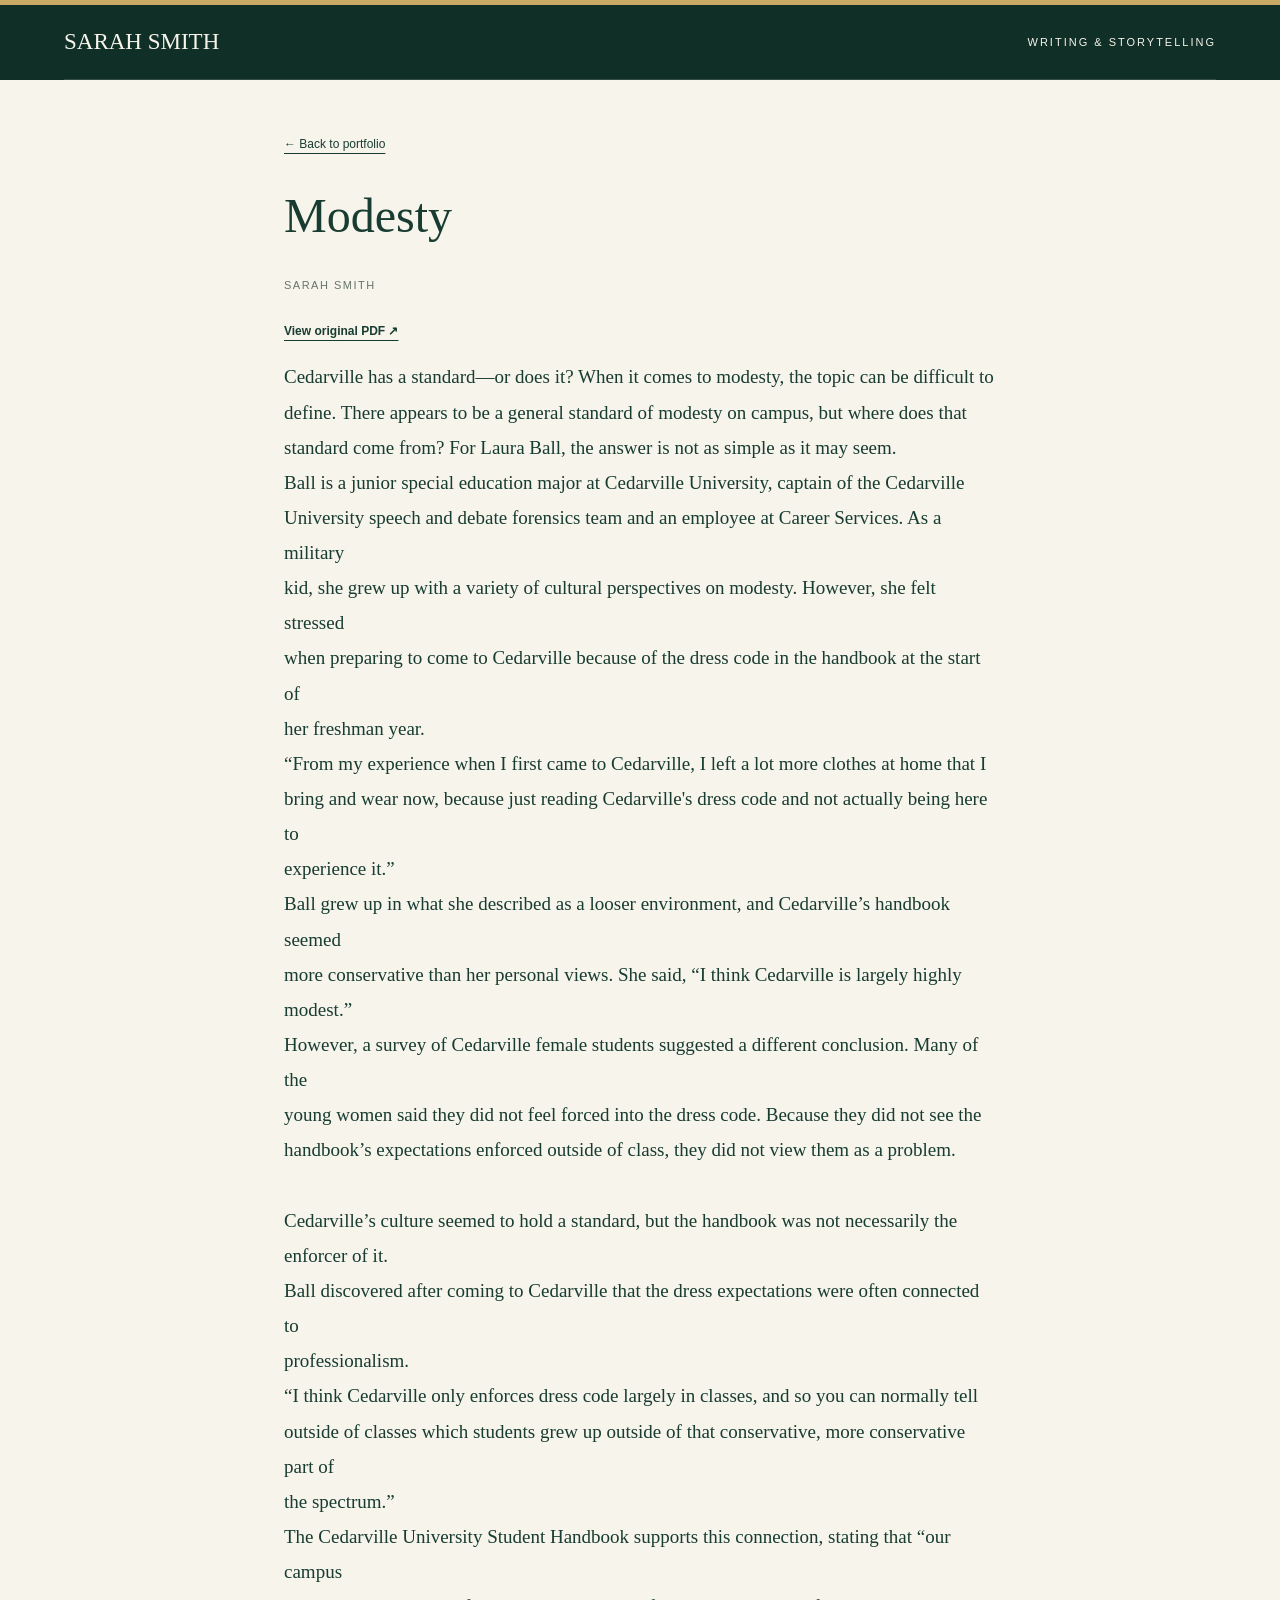
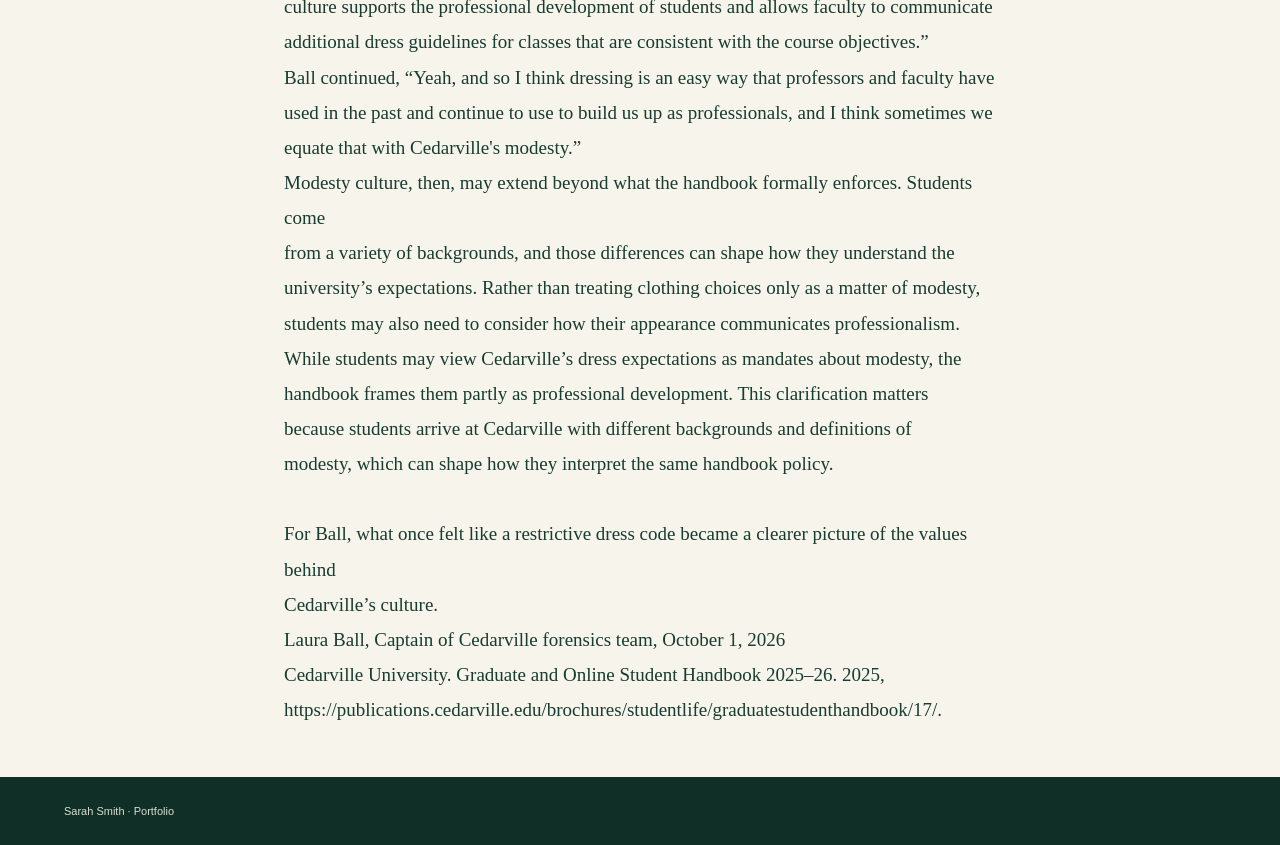
==== modesty.html @ ce6e9c33 "Add files via upload" ====
<!doctype html><html lang="en"><head><meta charset="UTF-8"><meta name="viewport" content="width=device-width,initial-scale=1"><title>Modesty | Sarah Smith</title><link rel="stylesheet" href="style.css"></head><body><header class="masthead"><div class="wrap topline"><a class="wordmark" href="index.html">Sarah Smith</a><span>Writing &amp; storytelling</span></div></header><main class="reader"><a class="back" href="index.html#work">← Back to portfolio</a><h1>Modesty</h1><p class="byline">Sarah Smith</p><p><a class="link" href="assets/modesty.pdf">View original PDF ↗</a></p><div class="article-text">Cedarville has a standard—or does it? When it comes to modesty, the topic can be difficult to 
define. There appears to be a general standard of modesty on campus, but where does that 
standard come from? For Laura Ball, the answer is not as simple as it may seem. 
Ball is a junior special education major at Cedarville University, captain of the Cedarville 
University speech and debate forensics team and an employee at Career Services. As a military 
kid, she grew up with a variety of cultural perspectives on modesty. However, she felt stressed 
when preparing to come to Cedarville because of the dress code in the handbook at the start of 
her freshman year. 
“From my experience when I first came to Cedarville, I left a lot more clothes at home that I 
bring and wear now, because just reading Cedarville&#x27;s dress code and not actually being here to 
experience it.” 
Ball grew up in what she described as a looser environment, and Cedarville’s handbook seemed 
more conservative than her personal views. She said, “I think Cedarville is largely highly 
modest.” 
However, a survey of Cedarville female students suggested a different conclusion. Many of the 
young women said they did not feel forced into the dress code. Because they did not see the 
handbook’s expectations enforced outside of class, they did not view them as a problem. 

Cedarville’s culture seemed to hold a standard, but the handbook was not necessarily the 
enforcer of it. 
Ball discovered after coming to Cedarville that the dress expectations were often connected to 
professionalism. 
“I think Cedarville only enforces dress code largely in classes, and so you can normally tell 
outside of classes which students grew up outside of that conservative, more conservative part of 
the spectrum.” 
The Cedarville University Student Handbook supports this connection, stating that “our campus 
culture supports the professional development of students and allows faculty to communicate 
additional dress guidelines for classes that are consistent with the course objectives.” 
Ball continued, “Yeah, and so I think dressing is an easy way that professors and faculty have 
used in the past and continue to use to build us up as professionals, and I think sometimes we 
equate that with Cedarville&#x27;s modesty.” 
Modesty culture, then, may extend beyond what the handbook formally enforces. Students come 
from a variety of backgrounds, and those differences can shape how they understand the 
university’s expectations. Rather than treating clothing choices only as a matter of modesty, 
students may also need to consider how their appearance communicates professionalism. 
While students may view Cedarville’s dress expectations as mandates about modesty, the 
handbook frames them partly as professional development. This clarification matters 
because students arrive at Cedarville with different backgrounds and definitions of 
modesty, which can shape how they interpret the same handbook policy. 

For Ball, what once felt like a restrictive dress code became a clearer picture of the values behind 
Cedarville’s culture. 
Laura Ball, Captain of Cedarville forensics team, October 1, 2026  
Cedarville University. Graduate and Online Student Handbook 2025–26. 2025, 
https://publications.cedarville.edu/brochures/studentlife/graduatestudenthandbook/17/.</div></main><footer class="footer"><div class="wrap">Sarah Smith · Portfolio</div></footer></body></html>
---- style.css ----
:root{--green:#102f27;--deep:#0b251f;--gold:#c9ab65;--paper:#f7f4eb;--ink:#183c31;--muted:#68746b;--line:#d8d7c9}*{box-sizing:border-box}html{scroll-behavior:smooth}body{margin:0;background:var(--paper);color:var(--ink);font-family:Arial,Helvetica,sans-serif;line-height:1.65}button,input,textarea{font:inherit}a{color:inherit;text-underline-offset:5px}button,a{touch-action:manipulation}button{cursor:pointer}a:focus-visible,button:focus-visible,input:focus-visible,textarea:focus-visible{outline:3px solid #a67e2f;outline-offset:5px}.wrap{width:min(1180px,90%);margin:auto}.masthead{background:var(--green);color:var(--paper);border-top:5px solid var(--gold)}.topline{display:flex;justify-content:space-between;align-items:center;gap:20px;padding:18px 0;border-bottom:1px solid #ffffff25;font-size:11px;letter-spacing:2px;text-transform:uppercase}.wordmark{font-family:Georgia,serif;font-size:23px;letter-spacing:0;text-decoration:none}.topline nav{display:flex;gap:24px}.topline nav a{text-decoration:none}.identity{display:grid;grid-template-columns:1fr 260px;gap:70px;padding:48px 0 52px;align-items:center}.eyebrow{font-size:11px;letter-spacing:2.8px;text-transform:uppercase;font-weight:700;color:var(--gold);margin:0 0 15px}.identity h1{font-family:Georgia,serif;font-size:clamp(54px,6.3vw,86px);font-weight:400;line-height:1.05;margin:0 0 17px;letter-spacing:-2px}.disciplines{font-size:12px;letter-spacing:2px;text-transform:uppercase;color:#dedbcf}.rule{height:1px;width:95px;background:var(--gold);margin:25px 0}.target{font-family:Georgia,serif;font-size:24px;margin:0 0 12px;font-weight:400}.brand{max-width:620px;font-size:16px;color:#edeade}.pending{font-size:14px;font-style:italic;opacity:.75}.portrait{position:relative}.portrait img{width:100%;height:300px;object-fit:cover;object-position:center 24%;display:block}.portrait:before{content:'';position:absolute;inset:-10px 10px 10px -10px;border:1px solid var(--gold);pointer-events:none}.portrait figcaption{font-size:10px;letter-spacing:2px;text-transform:uppercase;padding-top:12px;color:var(--gold)}figure{margin:0}.contents{border-bottom:1px solid var(--line);background:#eeeee3}.contents .wrap{display:flex;justify-content:space-between;align-items:center;padding:16px 0}.contents p{font-size:10px;letter-spacing:2px;text-transform:uppercase;margin:0}.contents nav{display:flex;gap:30px;font-size:13px}.contents a{text-decoration:none}.feature{display:grid;grid-template-columns:1.3fr .7fr;gap:60px;margin:50px auto 60px}.section-label{font-size:10px;letter-spacing:2.5px;text-transform:uppercase;font-weight:bold;color:#6b735c;border-top:1px solid var(--ink);padding-top:12px;margin:0 0 22px}.feature h2{font:400 clamp(37px,4.5vw,61px)/1.08 Georgia,serif;letter-spacing:-1.5px;margin:0 0 15px}.byline{font-size:11px;letter-spacing:1.5px;text-transform:uppercase;color:var(--muted)}.excerpt{font:19px/1.7 Georgia,serif;max-width:650px}.link{display:inline-block;margin:12px 22px 0 0;font-size:12px;font-weight:bold}.context{margin:24px 0 0;padding:17px 20px;border-left:2px solid var(--gold);background:#efeee3;font-size:14px}.context strong{display:block;font-size:10px;letter-spacing:1.4px;text-transform:uppercase;margin-bottom:6px}.sidebar{border-left:1px solid var(--line);padding-left:34px}.sidebar h3{font:30px/1.2 Georgia,serif;margin:10px 0}.sidebar p{font-size:14px}.quote{font:25px/1.5 Georgia,serif;margin:30px 0;padding:22px 0;border-top:1px solid var(--line);border-bottom:1px solid var(--line)}.archive{background:#ebece2;padding:42px 0 55px}.archive h2,.about h2{font:400 36px Georgia,serif;margin:0}.archive-head{display:flex;align-items:center;justify-content:space-between;gap:20px;border-bottom:1px solid #c7ccbc;margin-bottom:30px;padding-bottom:20px}.tabs{display:flex;gap:5px;flex-wrap:wrap}.tabs button{border:1px solid #aeb8a9;border-radius:0;background:transparent;padding:9px 18px;font-size:12px;color:var(--ink)}.tabs button[aria-selected=true]{background:var(--green);color:var(--paper);border-color:var(--green)}[hidden]{display:none!important}.writing-list{display:grid;grid-template-columns:1fr 1fr;gap:45px}.work h3{font:29px/1.25 Georgia,serif;margin:5px 0 12px}.work p{font-size:15px}.medium{font-size:10px;letter-spacing:1.8px;text-transform:uppercase;color:#65735d}.media-layout{display:grid;grid-template-columns:1fr 1fr;gap:40px;align-items:start}.script{font:18px/1.9 Georgia,serif;border-left:3px solid var(--gold);padding:5px 0 5px 25px;margin:10px 0}.media-layout video{width:100%;display:block;background:#102f27}.about{display:grid;grid-template-columns:1fr 1fr;gap:65px;padding:55px 0}.about p{font-size:15px}.footer{background:var(--green);color:#d9ddcf;padding:25px 0;font-size:11px}.footer .wrap{display:flex;justify-content:space-between;align-items:center;gap:20px}.footer button{background:transparent;color:var(--gold);border:1px solid #c9ab6560;padding:8px 13px;font-size:11px}.draft-note{background:#e5dfcd;padding:12px 20px;font-size:12px;text-align:center}.draft-note button{background:none;border:0;text-decoration:underline;color:var(--ink);font-weight:bold;padding:0 5px}dialog{width:min(720px,94%);max-height:90vh;border:1px solid var(--gold);padding:30px;background:var(--paper);color:var(--ink)}dialog::backdrop{background:#041d18b8}dialog h2{font:30px Georgia,serif;margin:0 0 10px}dialog p{font-size:13px}label{display:block;font-size:12px;font-weight:bold;margin:19px 0 5px}input,textarea{display:block;width:100%;background:white;border:1px solid #a9b4a6;padding:10px;color:var(--ink);font-size:14px}textarea{min-height:88px;resize:vertical}.actions{display:flex;gap:10px;flex-wrap:wrap;margin-top:25px}.actions button{border:1px solid var(--green);background:var(--green);color:white;padding:10px 16px}.actions button.secondary{background:transparent;color:var(--green)}.reader{max-width:760px;margin:50px auto;padding:0 24px}.reader h1{font:48px/1.15 Georgia,serif}.reader .article-text{white-space:pre-line;font:19px/1.85 Georgia,serif}.reader .back{font-size:12px}.skip{position:absolute;left:-10000px}.skip:focus{left:20px;top:10px;background:white;z-index:4;padding:10px}@media(max-width:700px){.topline nav{gap:15px}.topline nav a{font-size:10px}.identity{grid-template-columns:1fr 125px;gap:25px;padding:36px 0}.identity h1{font-size:48px;letter-spacing:-1px}.portrait img{height:180px}.portrait figcaption{font-size:8px;letter-spacing:1px}.disciplines{font-size:9px;letter-spacing:1px}.target{font-size:20px}.brand{font-size:14px}.contents nav{gap:18px}.contents p{display:none}.feature{grid-template-columns:1fr;gap:35px;margin-top:35px}.feature h2{font-size:44px}.sidebar{border-left:0;padding-left:0;border-top:1px solid var(--line);padding-top:25px}.quote{font-size:23px}.archive-head{display:block}.tabs{margin-top:20px}.writing-list,.media-layout,.about{grid-template-columns:1fr;gap:30px}.about{padding:40px 0}.footer .wrap{flex-wrap:wrap}}@media(max-width:400px){.identity{grid-template-columns:1fr}.portrait{width:165px}.portrait img{height:210px}.wordmark{font-size:20px}}@media(prefers-reduced-motion:reduce){html{scroll-behavior:auto}}@media print{.draft-note,.footer button,dialog{display:none}.identity{break-inside:avoid}.masthead{-webkit-print-color-adjust:exact;print-color-adjust:exact}}

.about-heading{padding:48px 0 52px}.about-heading h1{font:400 clamp(52px,7vw,86px)/1.1 Georgia,serif;margin:0 0 18px;letter-spacing:-2px}.about-heading>p:last-child{font-size:12px;letter-spacing:2px;text-transform:uppercase;color:#dfdece}.about-story{display:grid;grid-template-columns:minmax(200px,350px) 1fr;gap:80px;padding:65px 0 85px;align-items:start}.about-story figure img{width:100%;display:block}.about-story figcaption{font-size:10px;letter-spacing:2px;text-transform:uppercase;margin-top:12px;color:var(--muted)}.about-story article>p{font:22px/1.7 Georgia,serif}.about-story article>.section-label{font:700 10px/1.65 Arial,sans-serif}.about-story article>.about-lead{font:35px/1.35 Georgia,serif;margin:25px 0}.faith-statement{border-top:1px solid var(--line);border-bottom:1px solid var(--line);padding:25px 0;margin:30px 0}.faith-statement .eyebrow{color:#8a702d}.faith-statement>p:last-child{font:28px/1.5 Georgia,serif;margin:0}@media(max-width:700px){.about-story{grid-template-columns:1fr;gap:30px;padding:35px 0 50px}.about-story figure{max-width:260px}.about-story article>.about-lead{font-size:29px}.about-heading{padding:35px 0}.about-heading h1{font-size:58px}}
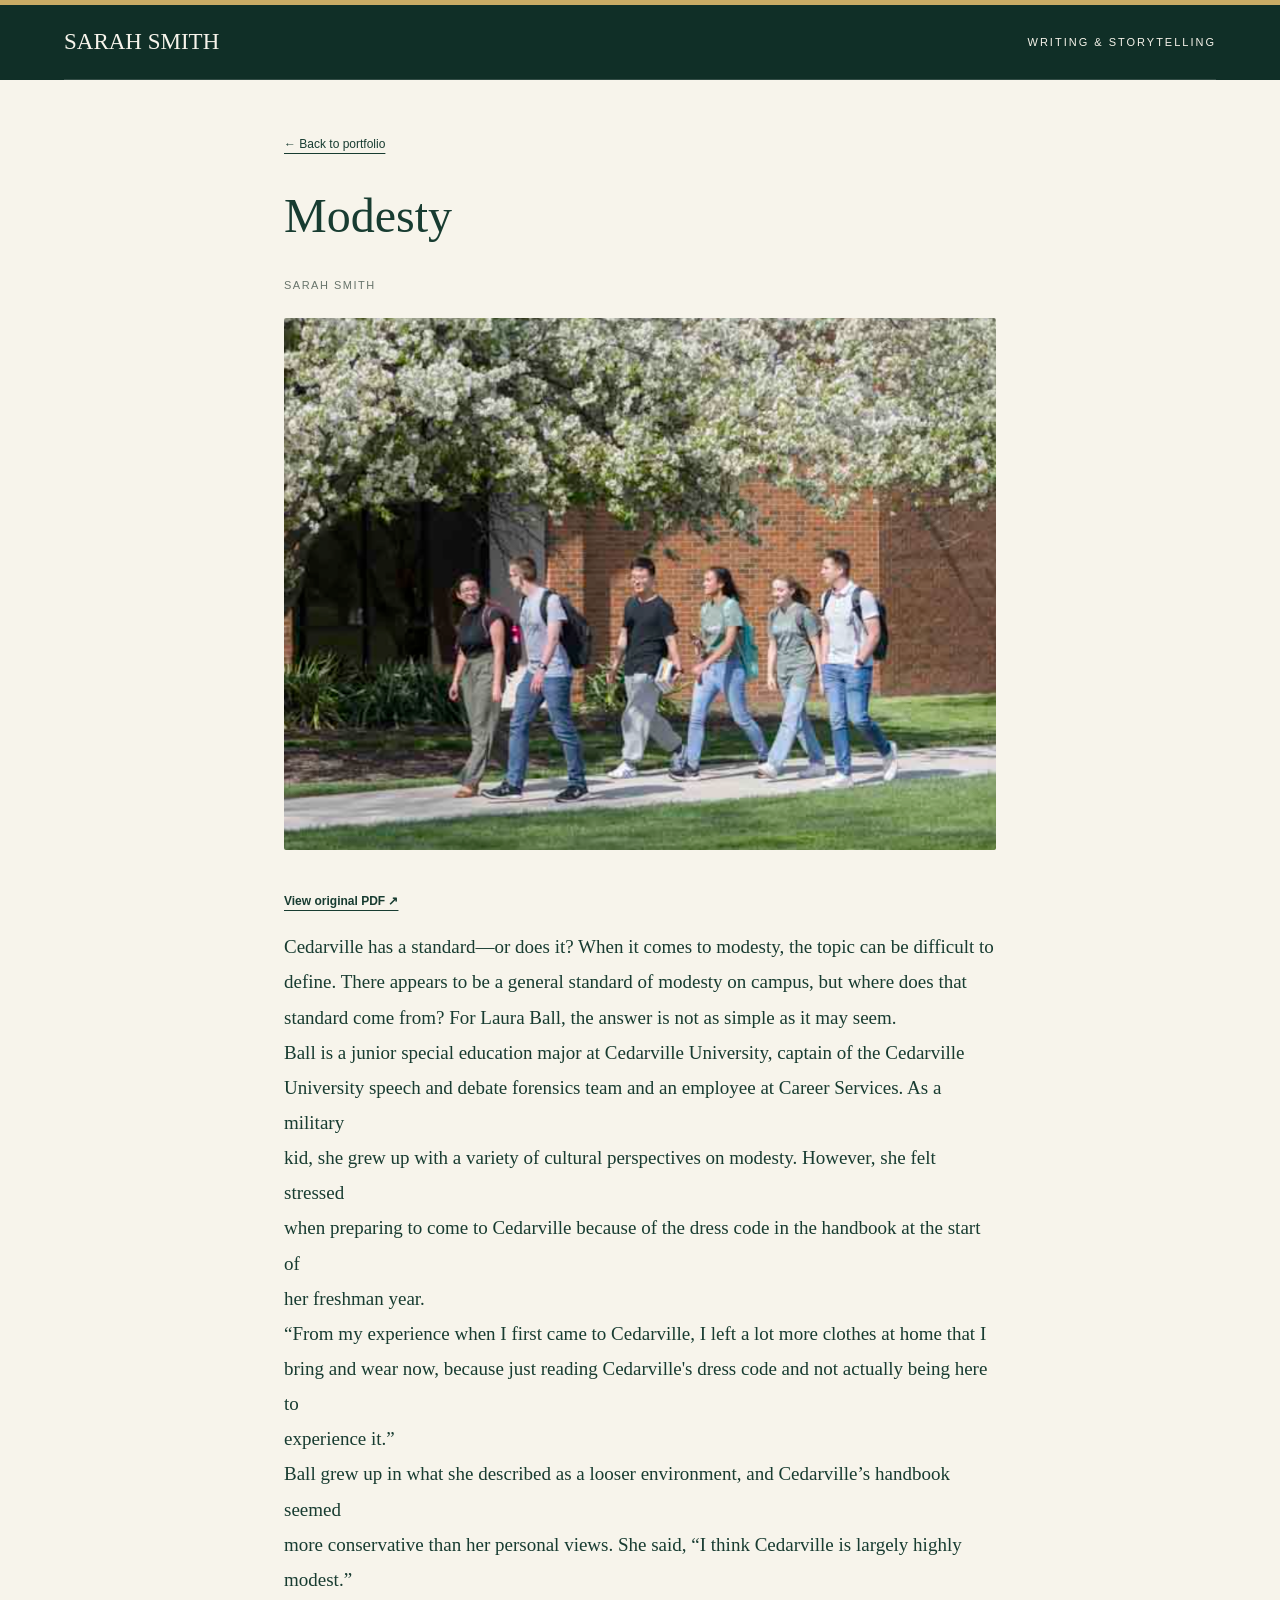
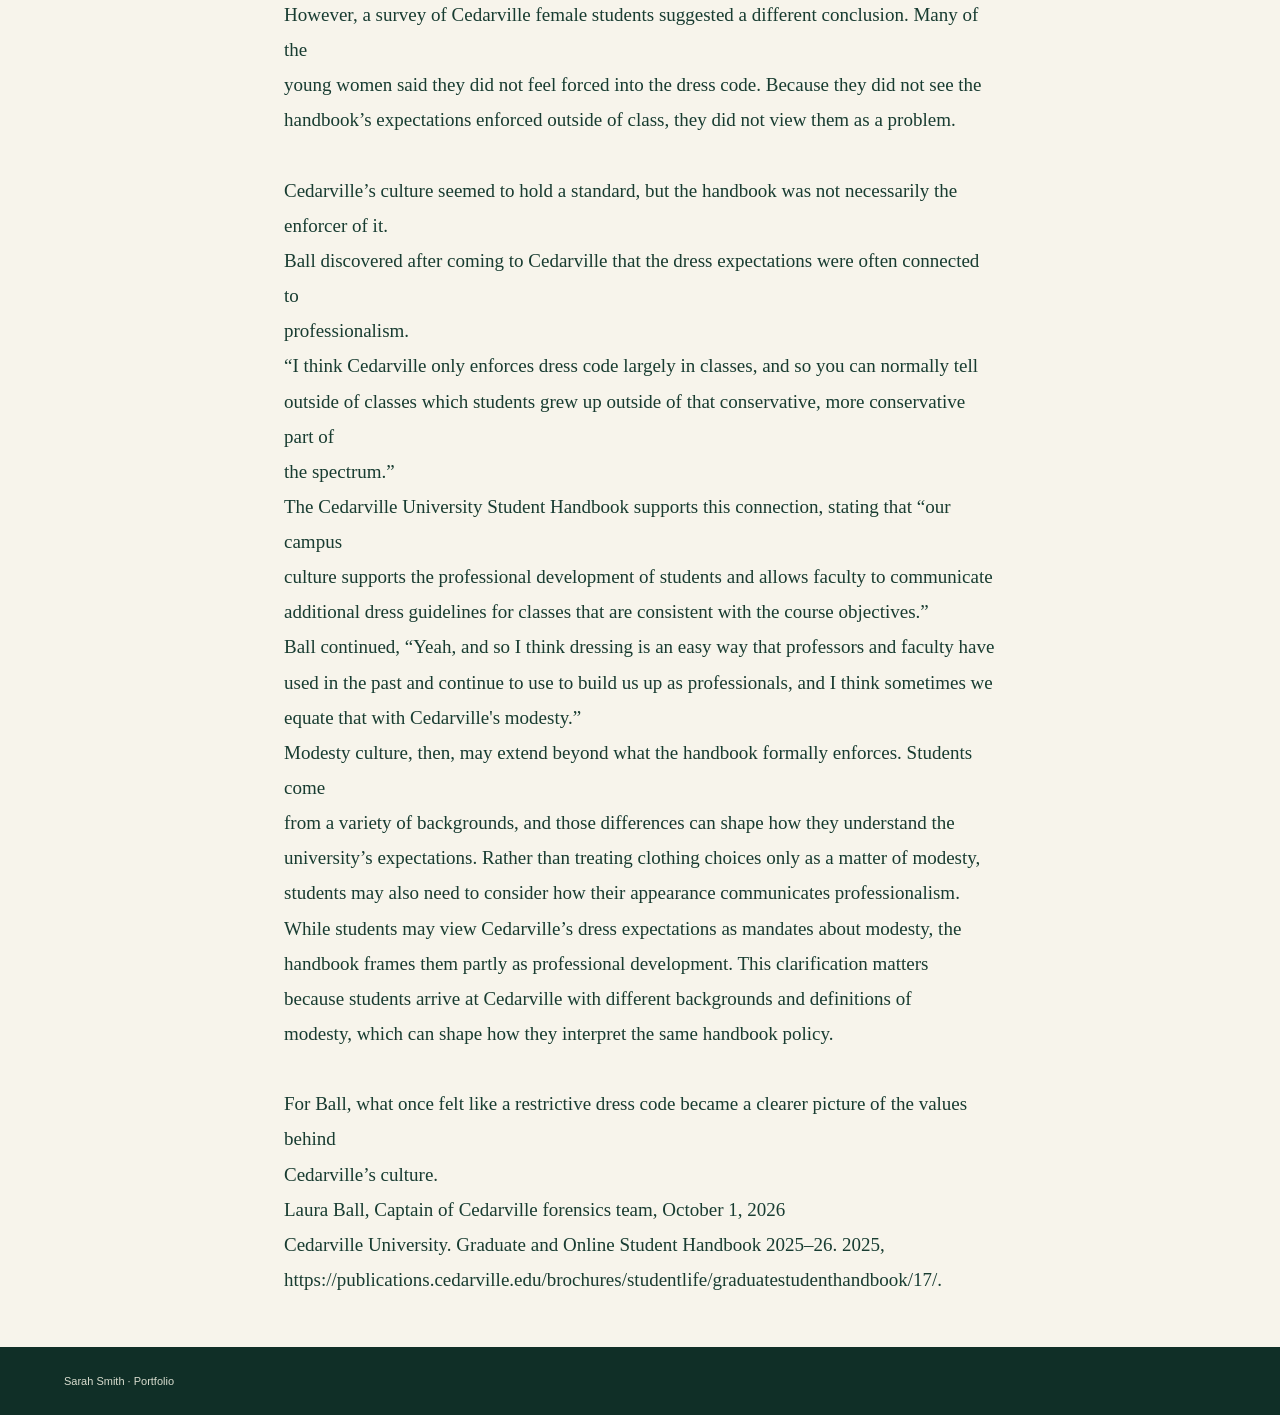
==== commit 219e0565: "Add uploaded campus photo to Modesty article" ====
--- a/modesty.html
+++ b/modesty.html
@@ -1,4 +1,4 @@
-<!doctype html><html lang="en"><head><meta charset="UTF-8"><meta name="viewport" content="width=device-width,initial-scale=1"><title>Modesty | Sarah Smith</title><link rel="stylesheet" href="style.css"></head><body><header class="masthead"><div class="wrap topline"><a class="wordmark" href="index.html">Sarah Smith</a><span>Writing &amp; storytelling</span></div></header><main class="reader"><a class="back" href="index.html#work">← Back to portfolio</a><h1>Modesty</h1><p class="byline">Sarah Smith</p><p><a class="link" href="assets/modesty.pdf">View original PDF ↗</a></p><div class="article-text">Cedarville has a standard—or does it? When it comes to modesty, the topic can be difficult to 
+<!doctype html><html lang="en"><head><meta charset="UTF-8"><meta name="viewport" content="width=device-width,initial-scale=1"><title>Modesty | Sarah Smith</title><link rel="stylesheet" href="style.css"></head><body><header class="masthead"><div class="wrap topline"><a class="wordmark" href="index.html">Sarah Smith</a><span>Writing &amp; storytelling</span></div></header><main class="reader"><a class="back" href="index.html#work">← Back to portfolio</a><h1>Modesty</h1><p class="byline">Sarah Smith</p><figure style="margin:24px 0 30px"><img src="assets/for%20da%20port%202026.png" alt="Students walking together along a campus sidewalk beneath flowering trees" style="display:block;width:100%;height:auto;border-radius:2px"></figure><p><a class="link" href="assets/modesty.pdf">View original PDF ↗</a></p><div class="article-text">Cedarville has a standard—or does it? When it comes to modesty, the topic can be difficult to 
 define. There appears to be a general standard of modesty on campus, but where does that 
 standard come from? For Laura Ball, the answer is not as simple as it may seem. 
 Ball is a junior special education major at Cedarville University, captain of the Cedarville 
